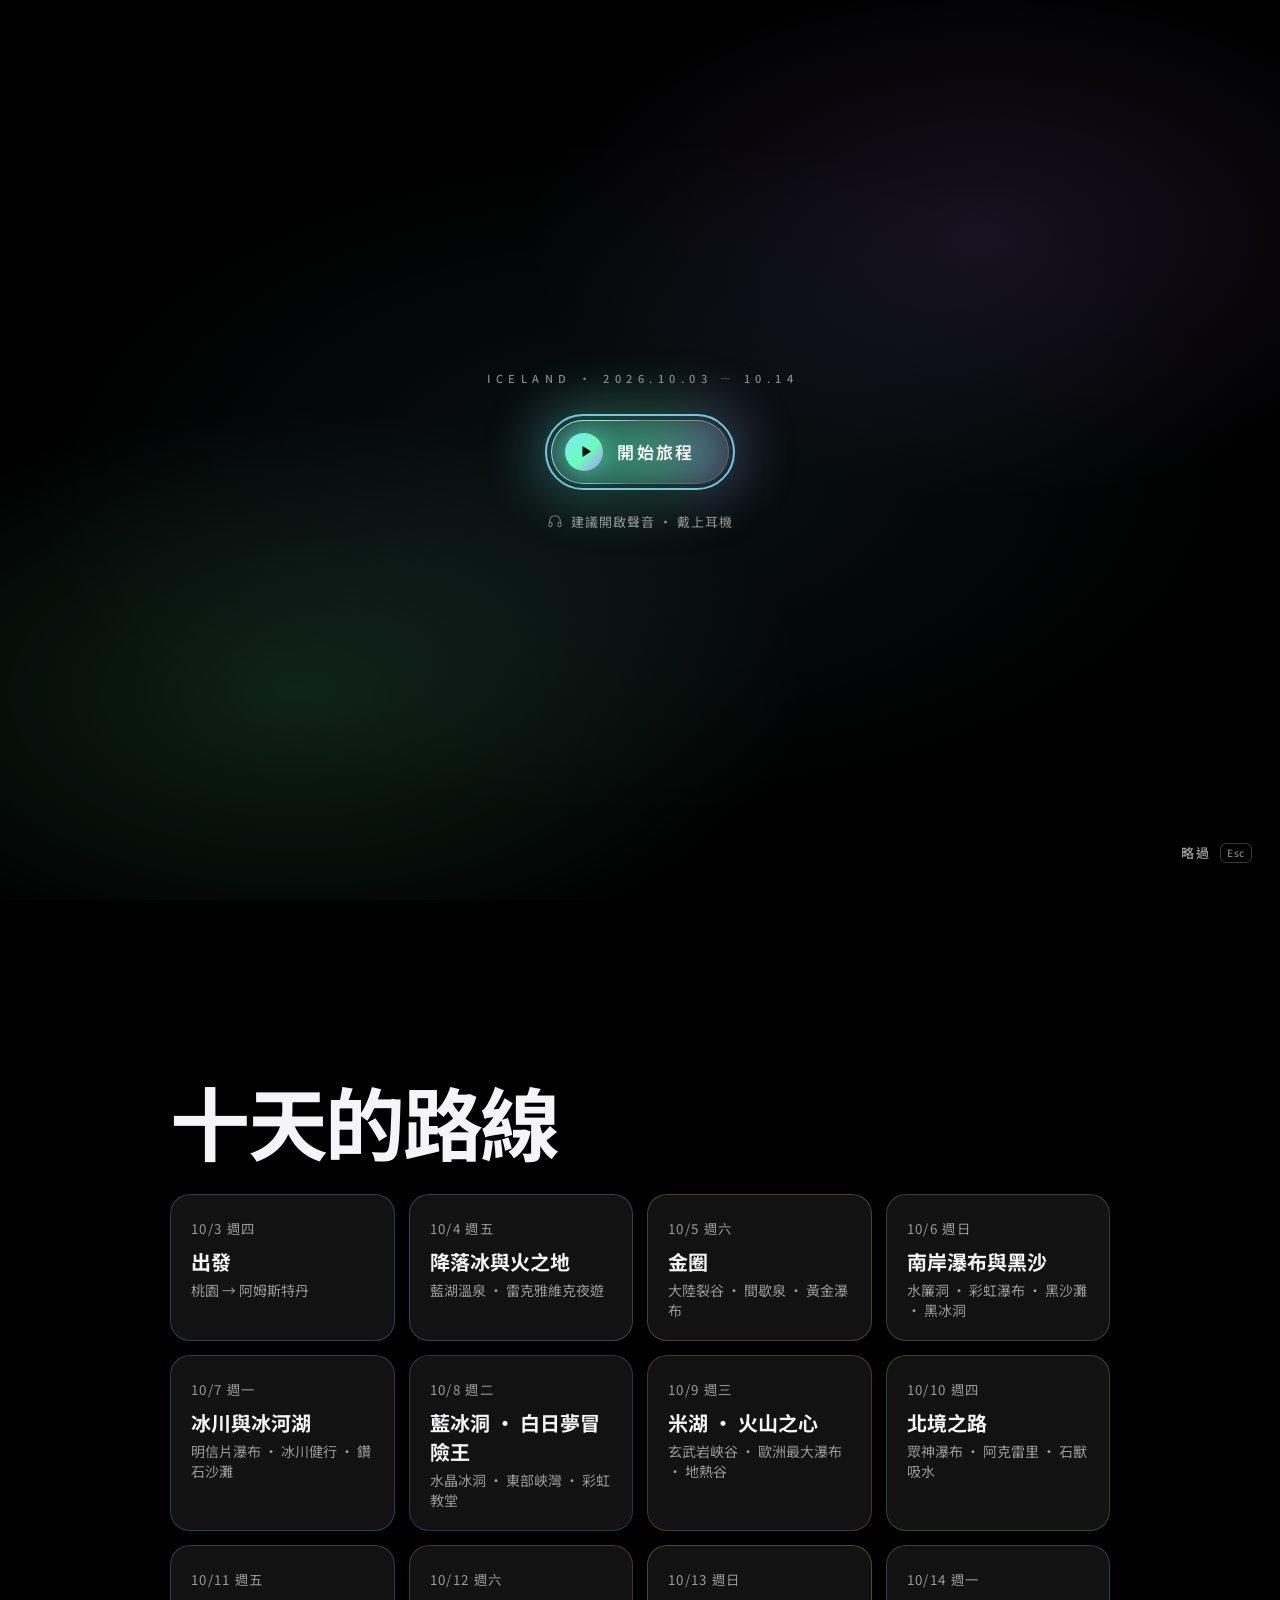
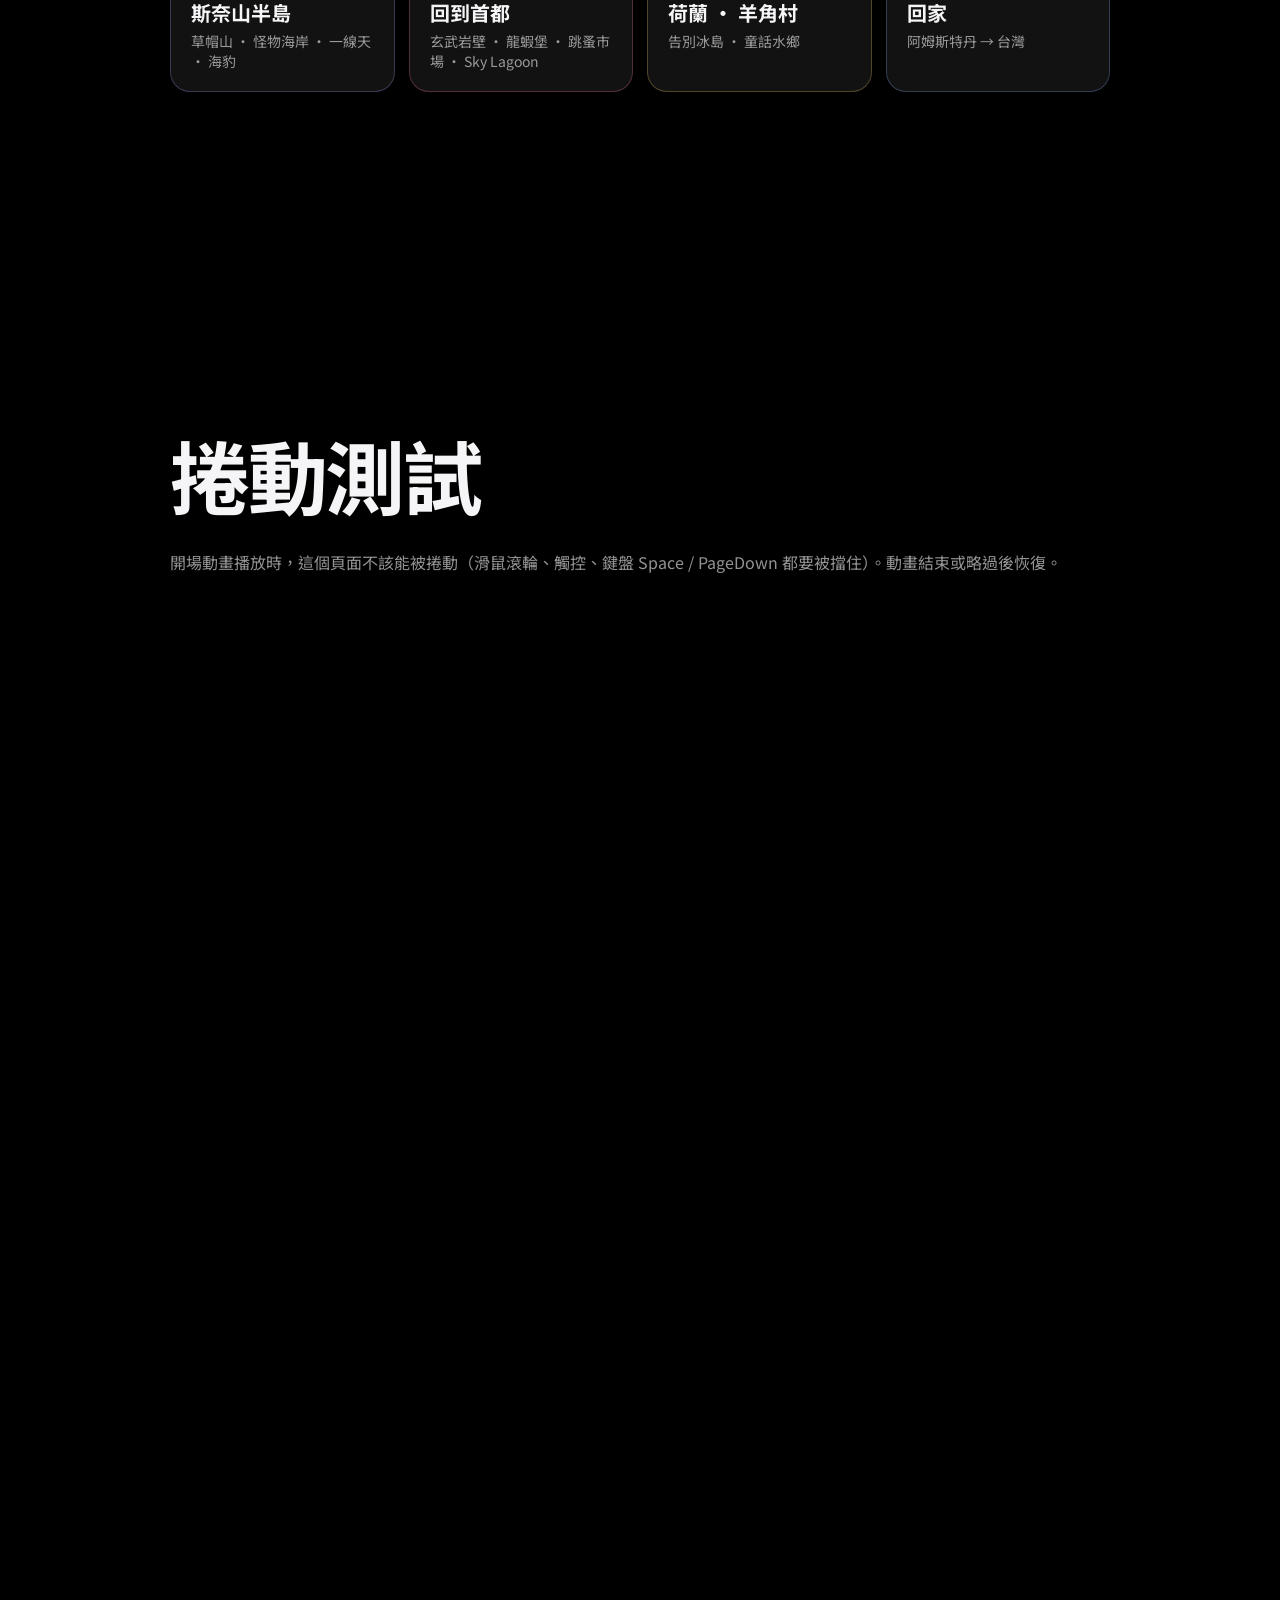
==== intro-test.html @ d0cde93f "v1.1：加入開車過場、環境音效、電影感效果 Co-Authored-By: Claude Opus 5.5 <noreply@anthropic.com> Claude-Session: https" ====
<!doctype html>
<html lang="zh-Hant-TW">
<head>
  <meta charset="utf-8">
  <meta name="viewport" content="width=device-width, initial-scale=1, viewport-fit=cover">
  <title>Intro Test · 冰島任務</title>
  <meta name="robots" content="noindex">
  <link rel="preconnect" href="https://fonts.googleapis.com">
  <link rel="preconnect" href="https://fonts.gstatic.com" crossorigin>
  <link href="https://fonts.googleapis.com/css2?family=Noto+Sans+TC:wght@400;500;700;900&amp;display=swap" rel="stylesheet">
  <link rel="preload" as="image" href="assets/img/aurora.jpg">
  <style>
    :root {
      --bg: #000; --fg: #f5f5f7; --dim: rgba(245,245,247,.6);
      --glass: rgba(255,255,255,.07); --line: rgba(255,255,255,.14);
      --ease: cubic-bezier(.2,.8,.2,1);
      --grad: linear-gradient(100deg, #7fe3ff, #6bffb8 50%, #b38cff);
    }
    * { box-sizing: border-box; }
    html, body { margin: 0; background: var(--bg); color: var(--fg); }
    body { font-family: -apple-system, "SF Pro Display", "Noto Sans TC", "PingFang TC", sans-serif; -webkit-font-smoothing: antialiased; }
    a { color: inherit; }
    .nav { position: fixed; top: 0; left: 0; right: 0; z-index: 20; display: flex; justify-content: space-between; align-items: center; padding: 14px 20px; background: rgba(0,0,0,.45); -webkit-backdrop-filter: blur(20px) saturate(180%); backdrop-filter: blur(20px) saturate(180%); border-bottom: 1px solid var(--line); font-size: 14px; }
    .nav b { letter-spacing: .08em; }
    .hero { position: relative; min-height: 100vh; display: grid; place-items: center; text-align: center; overflow: hidden; padding: 0 16px; }
    .hero__bg { position: absolute; inset: 0; background: url(assets/img/aurora.jpg) center 60% / cover; transform: scale(1.15); filter: brightness(.55); }
    .hero__bg::after { content: ""; position: absolute; inset: 0; background: linear-gradient(180deg, rgba(0,0,0,.2), rgba(0,0,0,.1) 50%, #000); }
    .hero__in { position: relative; }
    .hero h1 { margin: 0; font-size: clamp(64px, 17vw, 220px); font-weight: 900; letter-spacing: -.035em; line-height: 1; background: var(--grad); -webkit-background-clip: text; background-clip: text; color: transparent; }
    .hero p { margin: 18px 0 0; letter-spacing: .3em; color: var(--dim); font-size: 14px; }
    section.block { max-width: 980px; margin: 0 auto; padding: 18vh 20px; }
    .block h2 { font-size: clamp(36px, 7vw, 80px); letter-spacing: -.03em; margin: 0 0 16px; }
    .days { display: grid; grid-template-columns: repeat(auto-fill, minmax(220px, 1fr)); gap: 14px; }
    .day { padding: 20px; border-radius: 20px; background: var(--glass); border: 1px solid var(--line); }
    .day small { color: var(--dim); letter-spacing: .1em; }
    .day h3 { margin: 8px 0 4px; font-size: 20px; }
    .day p { margin: 0; color: var(--dim); font-size: 14px; }

    .panel { position: fixed; left: 16px; bottom: 16px; z-index: 30; width: min(360px, calc(100vw - 32px)); padding: 14px; border-radius: 18px; background: rgba(20,22,28,.6); -webkit-backdrop-filter: blur(20px) saturate(180%); backdrop-filter: blur(20px) saturate(180%); border: 1px solid var(--line); font-size: 13px; }
    .panel__row { display: flex; flex-wrap: wrap; gap: 8px; }
    .panel button { flex: 1 1 auto; padding: 9px 12px; border-radius: 999px; border: 1px solid var(--line); background: rgba(255,255,255,.06); color: var(--fg); font: inherit; cursor: pointer; transition: background .3s var(--ease); }
    .panel button:hover { background: rgba(255,255,255,.14); }
    .panel pre { margin: 10px 0 0; max-height: 150px; overflow: auto; font: 11px/1.5 ui-monospace, Menlo, monospace; color: #9fe9c8; white-space: pre-wrap; }
    .panel__hint { margin: 8px 0 0; color: var(--dim); font-size: 11px; line-height: 1.5; }
  </style>
</head>
<body>
  <!-- dummy page underneath the intro -->
  <nav class="nav"><b>冰島任務</b><span>Intro test page</span></nav>
  <header class="hero">
    <div class="hero__bg"></div>
    <div class="hero__in">
      <h1 id="dummyTitle">冰島任務</h1>
      <p id="dummySub">FIRE &amp; ICE · 10 天環島</p>
    </div>
  </header>
  <section class="block">
    <h2>十天的路線</h2>
    <div class="days" id="days"></div>
  </section>
  <section class="block">
    <h2>捲動測試</h2>
    <p style="color:var(--dim);line-height:1.8">開場動畫播放時，這個頁面不該能被捲動（滑鼠滾輪、觸控、鍵盤 Space / PageDown 都要被擋住）。動畫結束或略過後恢復。</p>
    <div style="height:120vh"></div>
  </section>

  <div class="panel">
    <div class="panel__row">
      <button type="button" id="btnReplay">重播（含開始畫面）</button>
      <button type="button" id="btnDirect">直接播放</button>
      <button type="button" id="btnReset">清除 session</button>
    </div>
    <pre id="log"></pre>
    <p class="panel__hint">URL 參數：<code>?intro=1</code> 強制播放 · <code>?intro=0</code> 不播 · <code>?seek=5&amp;freeze=1</code> 跳到第 5 秒並停格（檢查畫面用）</p>
  </div>

  <script src="data/itinerary.js"></script>
  <!-- real ambient engine if another agent has shipped it; a 404 is harmless -->
  <script src="js/ambient.js"></script>
  <script>
    (function () {
      var logEl = document.getElementById('log');
      window.__log = function (msg) {
        var t = (performance.now() / 1000).toFixed(2).padStart(6, ' ');
        logEl.textContent += t + 's  ' + msg + '\n';
        logEl.scrollTop = logEl.scrollHeight;
      };
      // Wrap the real Ambient (or provide a mock) so the hook calls are visible.
      var real = window.Ambient;
      var wrapped = {};
      ['play', 'setScene', 'sfx'].forEach(function (m) {
        wrapped[m] = function (arg) {
          __log('Ambient.' + m + '(' + (arg !== undefined ? JSON.stringify(arg) : '') + ')' + (real ? '' : '  [mock]'));
          if (real && typeof real[m] === 'function') return real[m].apply(real, arguments);
        };
      });
      window.Ambient = real ? Object.assign(Object.create(real), wrapped) : wrapped;

      // fill the dummy page from TRIP
      var T = window.TRIP || {};
      if (T.title) document.getElementById('dummyTitle').textContent = T.title;
      if (T.subtitle) document.getElementById('dummySub').textContent = T.subtitle;
      var days = document.getElementById('days');
      (T.days || []).forEach(function (d) {
        var el = document.createElement('div');
        el.className = 'day';
        el.innerHTML = '<small></small><h3></h3><p></p>';
        el.children[0].textContent = (d.date || '') + ' 週' + (d.weekday || '');
        el.children[1].textContent = d.title || '';
        el.children[2].textContent = d.subtitle || '';
        el.style.borderColor = (d.accent || '#fff') + '44';
        days.appendChild(el);
      });
    })();
  </script>
  <script src="js/intro.js"></script>
  <script>
    (function () {
      ['open', 'start', 'reveal', 'done'].forEach(function (n) {
        window.addEventListener('intro:' + n, function (e) { __log('event intro:' + n + ' ' + JSON.stringify(e.detail || {})); });
      });
      var q = new URLSearchParams(location.search);
      var opts = {
        onStart: function () { __log('onStart()'); },
        onReveal: function (i) { __log('onReveal() ' + JSON.stringify(i)); },
        onDone: function (i) { __log('onDone() ' + JSON.stringify(i) + '  scroll restored: ' + (getComputedStyle(document.body).overflow !== 'hidden')); }
      };
      if (q.has('seek')) {
        // test hook: jump straight into the film at a given second (optionally frozen)
        Intro.init(Object.assign({}, opts, { force: true, immediate: true, seek: parseFloat(q.get('seek')) || 0, freeze: q.has('freeze') }));
      } else {
        __log('Intro.init() → ' + Intro.init(opts));
      }
      Intro.whenRevealed().then(function (i) { __log('whenRevealed resolved ' + JSON.stringify(i)); });
      Intro.whenDone().then(function (i) { __log('whenDone resolved ' + JSON.stringify(i)); });

      document.getElementById('btnReplay').onclick = function () { __log('Intro.play() → ' + Intro.play()); };
      document.getElementById('btnDirect').onclick = function () { __log('Intro.play({immediate:true}) → ' + Intro.play({ immediate: true })); };
      document.getElementById('btnReset').onclick = function () { Intro.reset(); __log('session flag cleared — reload to see the gate again'); };
    })();
  </script>
</body>
</html>
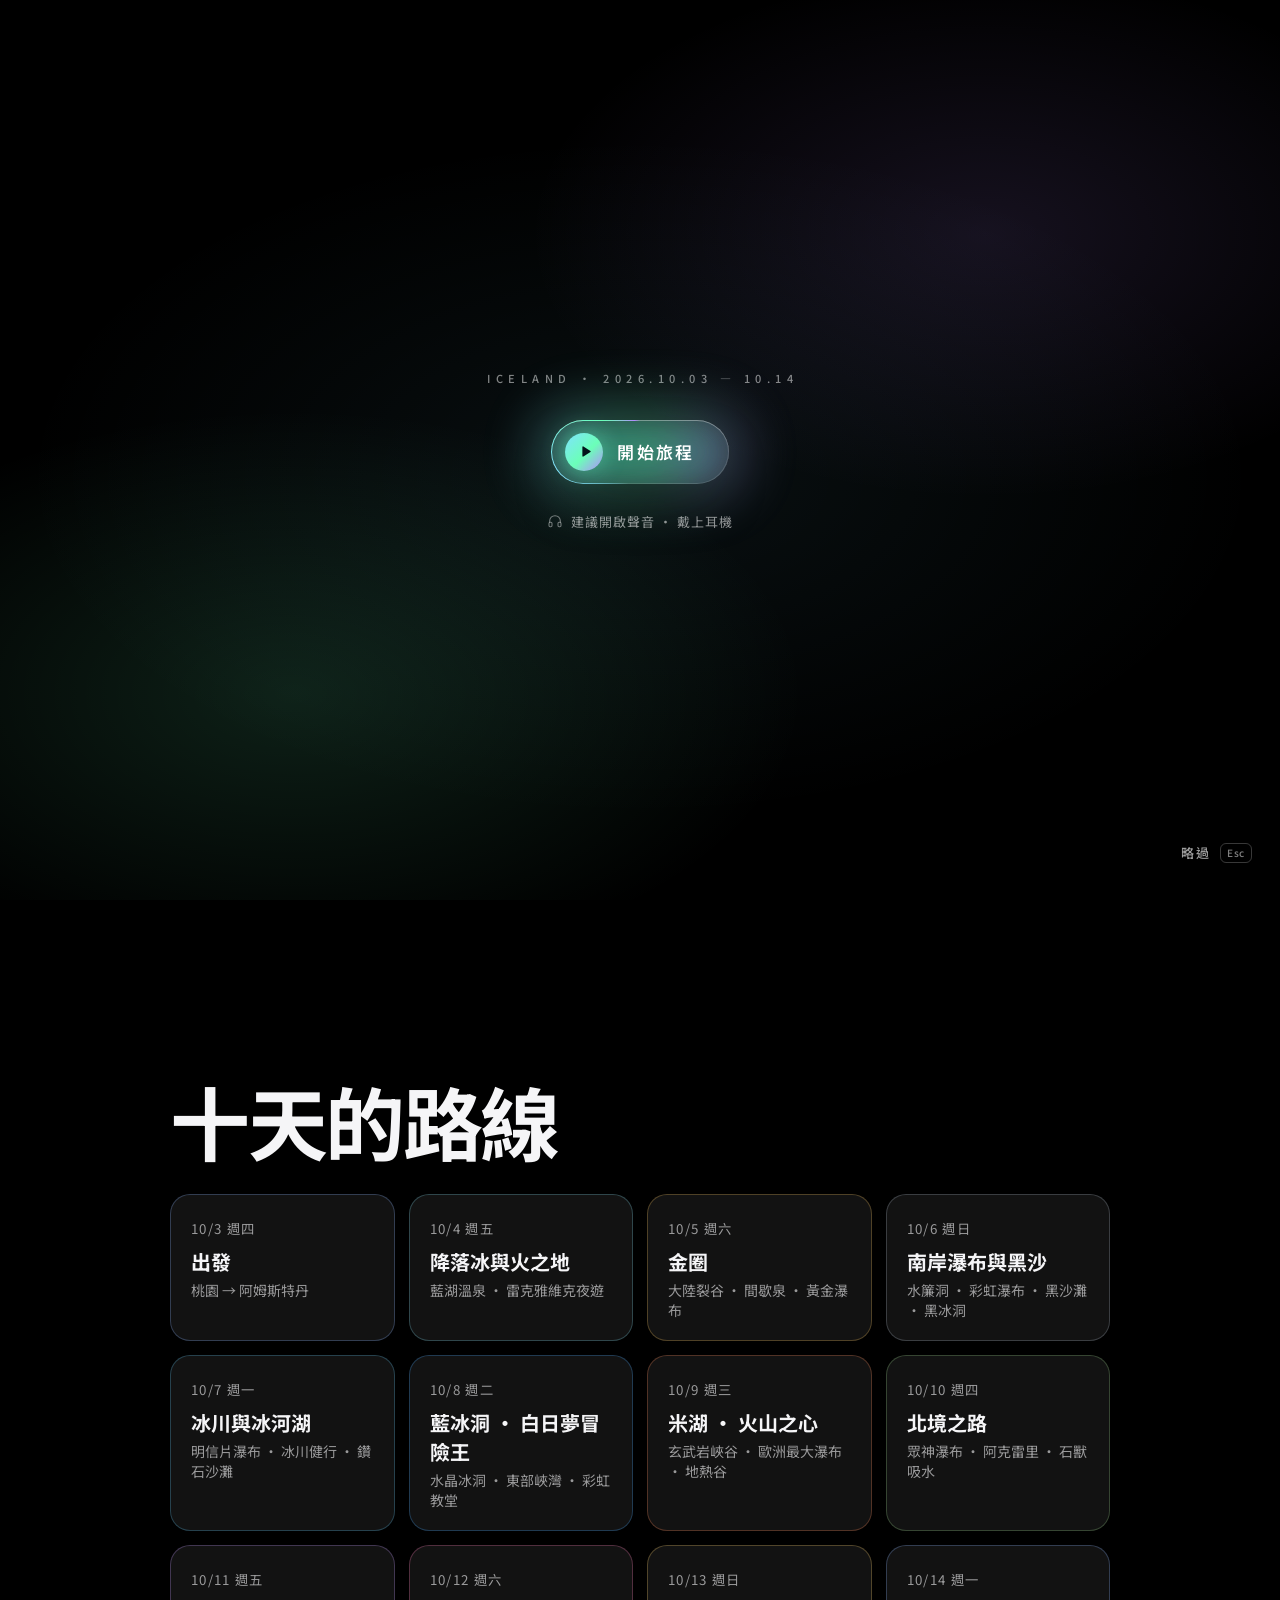
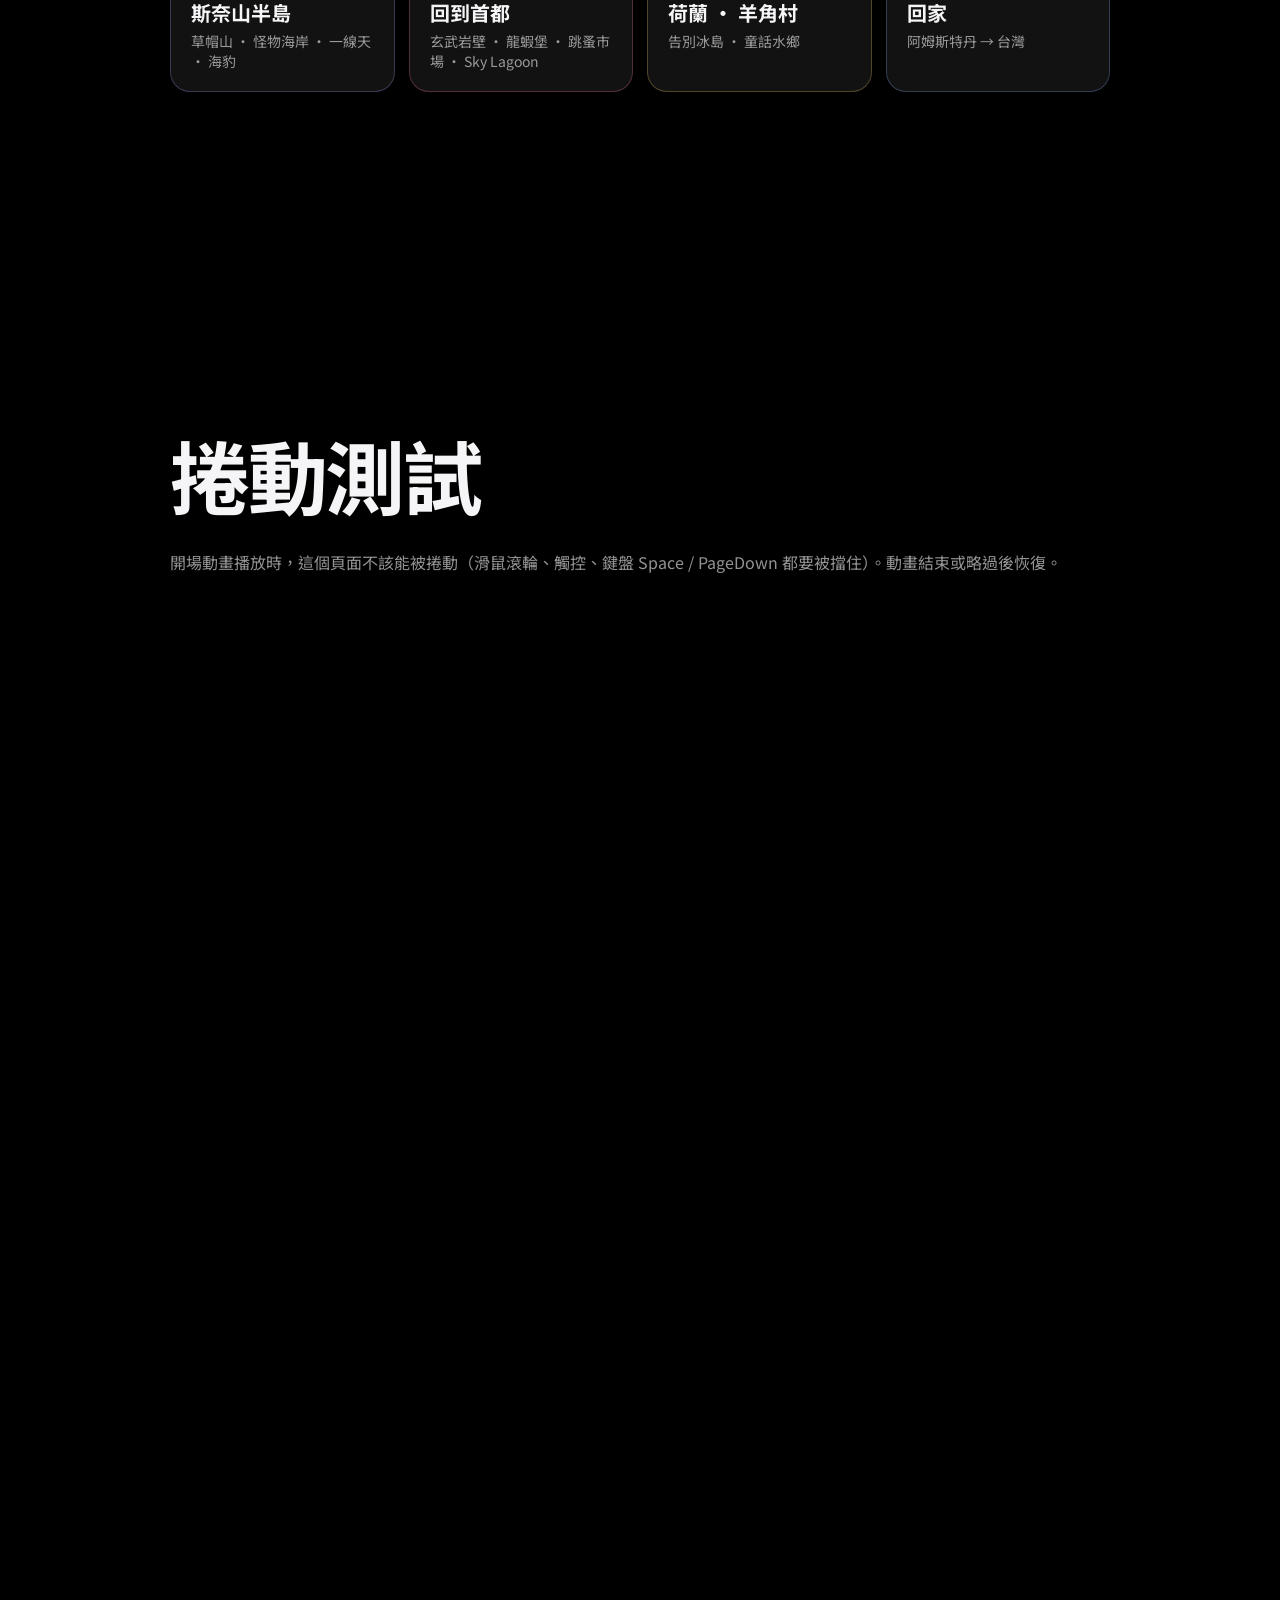
==== commit a0f28dc4: "v1.2：加入電影式開場 Co-Authored-By: Claude Opus 5.5 <noreply@anthropic.com> Claude-Session: https://claude." ====
--- a/intro-test.html
+++ b/intro-test.html
@@ -123,7 +123,10 @@
       var opts = {
         onStart: function () { __log('onStart()'); },
         onReveal: function (i) { __log('onReveal() ' + JSON.stringify(i)); },
-        onDone: function (i) { __log('onDone() ' + JSON.stringify(i) + '  scroll restored: ' + (getComputedStyle(document.body).overflow !== 'hidden')); }
+        onDone: function (i) {
+          __log('onDone() ' + JSON.stringify(i) + '  scroll restored: ' + (getComputedStyle(document.documentElement).overflow !== 'hidden' && getComputedStyle(document.body).overflow !== 'hidden') + '  overlay removed: ' + !document.getElementById('ixo-intro'));
+          if (!window.__rechecked) { window.__rechecked = true; __log('Intro.init() again → ' + Intro.init(opts) + ' (false = once per session)'); }
+        }
       };
       if (q.has('seek')) {
         // test hook: jump straight into the film at a given second (optionally frozen)
@@ -131,6 +134,7 @@
       } else {
         __log('Intro.init() → ' + Intro.init(opts));
       }
+      if (q.has('autoskip')) setTimeout(function () { __log('Intro.skip()'); Intro.skip(); }, parseFloat(q.get('autoskip')) * 1000 || 0);
       Intro.whenRevealed().then(function (i) { __log('whenRevealed resolved ' + JSON.stringify(i)); });
       Intro.whenDone().then(function (i) { __log('whenDone resolved ' + JSON.stringify(i)); });
 
